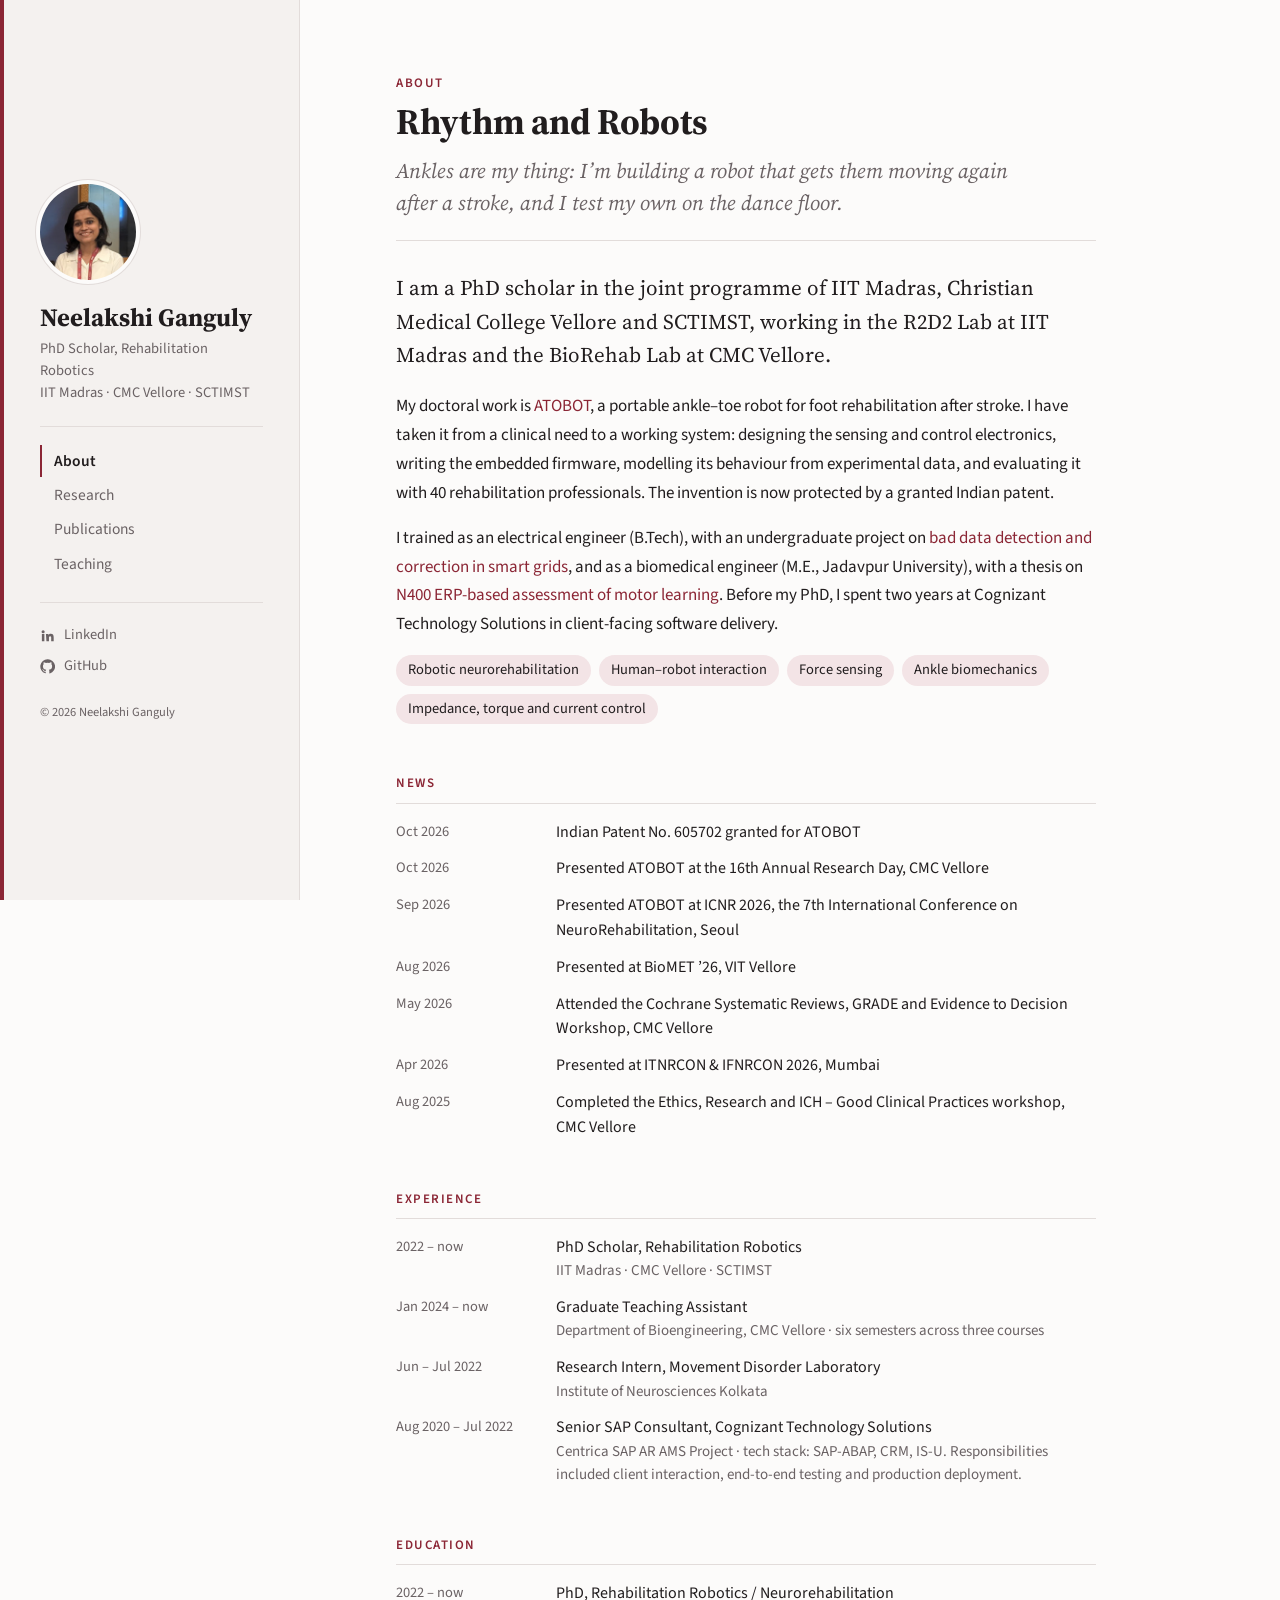
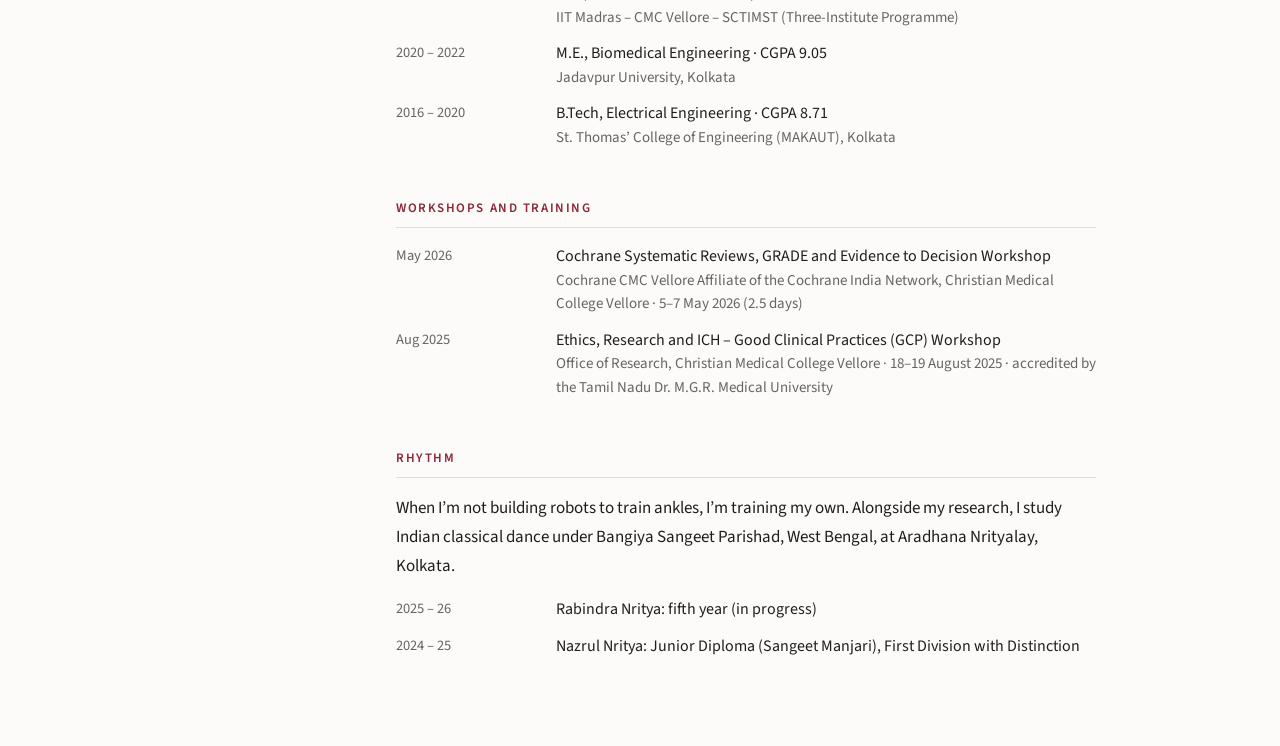
==== index.html @ baf6dcaf "Add files via upload" ====
<!DOCTYPE html>
<html lang="en">
<head>
<meta charset="utf-8">
<meta name="viewport" content="width=device-width, initial-scale=1">
<title>Neelakshi Ganguly</title>
<meta name="description" content="Neelakshi Ganguly, PhD scholar in rehabilitation robotics at IIT Madras, CMC Vellore and SCTIMST.">
<link rel="preconnect" href="https://fonts.googleapis.com">
<link rel="preconnect" href="https://fonts.gstatic.com" crossorigin>
<link href="https://fonts.googleapis.com/css2?family=Source+Serif+4:opsz,wght@8..60,400;8..60,600;8..60,700&family=Source+Sans+3:wght@400;500;600&display=swap" rel="stylesheet">
<link rel="stylesheet" href="style.css">
</head>
<body>
  <aside class="sidebar">
    <div class="side-inner">
      <img class="avatar" src="profile.jpg" width="96" height="96" alt="Neelakshi Ganguly">
      <div>
        <p class="name">Neelakshi Ganguly</p>
        <p class="tagline">PhD Scholar, Rehabilitation Robotics<br>IIT Madras · CMC Vellore · SCTIMST</p>
      </div>
      <nav class="side-block nav" aria-label="Pages">
        <a href="index.html" aria-current="page">About</a>
        <a href="research.html">Research</a>
        <a href="publications.html">Publications</a>
        <a href="teaching.html">Teaching</a>
      </nav>
      <div class="side-block ext">
        <a href="https://www.linkedin.com/in/neelakshi-ganguly-1a842b307/"><svg viewBox="0 0 24 24" aria-hidden="true"><path d="M4.98 3.5a2.5 2.5 0 1 1 0 5 2.5 2.5 0 0 1 0-5zM3 9.75h4V21H3zM9.5 9.75h3.8v1.6h.05c.53-1 1.83-2.05 3.77-2.05 4.03 0 4.78 2.65 4.78 6.1V21h-4v-5c0-1.2-.02-2.73-1.66-2.73-1.67 0-1.92 1.3-1.92 2.64V21h-4z"/></svg>LinkedIn</a>
        <a href="https://github.com/Neelakshi5597"><svg viewBox="0 0 24 24" aria-hidden="true"><path d="M12 .5a11.5 11.5 0 0 0-3.64 22.41c.58.1.79-.25.79-.56v-2c-3.2.7-3.88-1.37-3.88-1.37-.53-1.33-1.28-1.69-1.28-1.69-1.05-.71.08-.7.08-.7 1.16.08 1.77 1.19 1.77 1.19 1.03 1.77 2.7 1.26 3.36.96.1-.75.4-1.26.73-1.55-2.55-.29-5.24-1.28-5.24-5.69 0-1.26.45-2.29 1.19-3.09-.12-.29-.52-1.46.11-3.05 0 0 .97-.31 3.17 1.18a11 11 0 0 1 5.77 0c2.2-1.49 3.17-1.18 3.17-1.18.63 1.59.23 2.76.11 3.05.74.8 1.19 1.83 1.19 3.09 0 4.42-2.7 5.39-5.26 5.68.41.36.78 1.06.78 2.14v3.17c0 .31.21.67.8.56A11.5 11.5 0 0 0 12 .5z"/></svg>GitHub</a>
      </div>
      <p class="copy">© 2026 Neelakshi Ganguly</p>
    </div>
  </aside>
  <main class="content">
    <p class="kicker">About</p>
    <h1>Rhythm and Robots</h1>
    <p class="hook">Ankles are my thing: I’m building a robot that gets them moving again after a stroke, and I test my own on the dance floor.</p>
    <hr class="rule">
    <p class="lead">I am a PhD scholar in the joint programme of IIT Madras, Christian Medical College Vellore and SCTIMST, working in the R2D2 Lab at IIT Madras and the BioRehab Lab at CMC Vellore.</p>
    <p>My doctoral work is <a href="research.html#atobot">ATOBOT</a>, a portable ankle–toe robot for foot rehabilitation after stroke. I have taken it from a clinical need to a working system: designing the sensing and control electronics, writing the embedded firmware, modelling its behaviour from experimental data, and evaluating it with 40 rehabilitation professionals. The invention is now protected by a granted Indian patent.</p>
    <p>I trained as an electrical engineer (B.Tech), with an undergraduate project on <a href="research.html#btech-project">bad data detection and correction in smart grids</a>, and as a biomedical engineer (M.E., Jadavpur University), with a thesis on <a href="research.html#me-thesis">N400 ERP-based assessment of motor learning</a>. Before my PhD, I spent two years at Cognizant Technology Solutions in client-facing software delivery.</p>
    <ul class="interests" aria-label="Research interests">
      <li>Robotic neurorehabilitation</li><li>Human–robot interaction</li><li>Force sensing</li>
      <li>Ankle biomechanics</li><li>Impedance, torque and current control</li>
    </ul>

    <h2>News</h2>
    <ul class="dated">
      <li><span class="d">Oct 2026</span><span>Indian Patent No. 605702 granted for ATOBOT</span></li>
      <li><span class="d">Oct 2026</span><span>Presented ATOBOT at the 16th Annual Research Day, CMC Vellore</span></li>
      <li><span class="d">Sep 2026</span><span>Presented ATOBOT at ICNR 2026, the 7th International Conference on NeuroRehabilitation, Seoul</span></li>
      <li><span class="d">Aug 2026</span><span>Presented at BioMET ’26, VIT Vellore</span></li>
      <li><span class="d">May 2026</span><span>Attended the Cochrane Systematic Reviews, GRADE and Evidence to Decision Workshop, CMC Vellore</span></li>
      <li><span class="d">Apr 2026</span><span>Presented at ITNRCON &amp; IFNRCON 2026, Mumbai</span></li>
      <li><span class="d">Aug 2025</span><span>Completed the Ethics, Research and ICH – Good Clinical Practices workshop, CMC Vellore</span></li>
    </ul>

    <h2>Experience</h2>
    <ul class="dated">
      <li><span class="d">2022 – now</span><span>PhD Scholar, Rehabilitation Robotics<span class="s">IIT Madras · CMC Vellore · SCTIMST</span></span></li>
      <li><span class="d">Jan 2024 – now</span><span>Graduate Teaching Assistant<span class="s">Department of Bioengineering, CMC Vellore · six semesters across three courses</span></span></li>
      <li><span class="d">Jun – Jul 2022</span><span>Research Intern, Movement Disorder Laboratory<span class="s">Institute of Neurosciences Kolkata</span></span></li>
      <li><span class="d">Aug 2020 – Jul 2022</span><span>Senior SAP Consultant, Cognizant Technology Solutions<span class="s">Centrica SAP AR AMS Project · tech stack: SAP-ABAP, CRM, IS-U. Responsibilities included client interaction, end-to-end testing and production deployment.</span></span></li>
    </ul>

    <h2>Education</h2>
    <ul class="dated">
      <li><span class="d">2022 – now</span><span>PhD, Rehabilitation Robotics / Neurorehabilitation<span class="s">IIT Madras – CMC Vellore – SCTIMST (Three-Institute Programme)</span></span></li>
      <li><span class="d">2020 – 2022</span><span>M.E., Biomedical Engineering · CGPA 9.05<span class="s">Jadavpur University, Kolkata</span></span></li>
      <li><span class="d">2016 – 2020</span><span>B.Tech, Electrical Engineering · CGPA 8.71<span class="s">St. Thomas’ College of Engineering (MAKAUT), Kolkata</span></span></li>
    </ul>

    <h2>Workshops and training</h2>
    <ul class="dated">
      <li><span class="d">May 2026</span><span>Cochrane Systematic Reviews, GRADE and Evidence to Decision Workshop<span class="s">Cochrane CMC Vellore Affiliate of the Cochrane India Network, Christian Medical College Vellore · 5–7 May 2026 (2.5 days)</span></span></li>
      <li><span class="d">Aug 2025</span><span>Ethics, Research and ICH – Good Clinical Practices (GCP) Workshop<span class="s">Office of Research, Christian Medical College Vellore · 18–19 August 2025 · accredited by the Tamil Nadu Dr. M.G.R. Medical University</span></span></li>
    </ul>

    <h2>Rhythm</h2>
    <p>When I’m not building robots to train ankles, I’m training my own. Alongside my research, I study Indian classical dance under Bangiya Sangeet Parishad, West Bengal, at Aradhana Nrityalay, Kolkata.</p>
    <ul class="dated">
      <li><span class="d">2025 – 26</span><span>Rabindra Nritya: fifth year (in progress)</span></li>
      <li><span class="d">2024 – 25</span><span>Nazrul Nritya: Junior Diploma (Sangeet Manjari), First Division with Distinction</span></li>
    </ul>
  </main>
</body>
</html>
---- style.css ----
:root {
  /* Layout: tinted identity sidebar with a maroon spine beside one serif-led reading column; dated entries in a two-column grid */
  --page: #fcfbfa;
  --side: #f4f1ef;
  --ink: #211d1e;
  --muted: #6a6264;
  --rule: #e2dcda;
  --accent: #8b2635;
  --accent-soft: #f3e4e6;
  --serif: "Source Serif 4", "Times New Roman", Georgia, serif;
  --sans: "Source Sans 3", "Segoe UI", system-ui, -apple-system, sans-serif;
  color-scheme: light;
}

* { box-sizing: border-box; }
html, body { margin: 0; }
html { scroll-behavior: smooth; }
@media (prefers-reduced-motion: reduce) { html { scroll-behavior: auto; } }
body { background: var(--page); color: var(--ink); font: 400 17px/1.7 var(--sans); }
a { color: var(--accent); text-decoration: none; }
a:hover { text-decoration: underline; text-underline-offset: 3px; }
a:focus-visible { outline: 2px solid var(--accent); outline-offset: 3px; border-radius: 2px; }

/* Sidebar */
.sidebar {
  position: fixed; inset: 0 auto 0 0; width: 300px; background: var(--side);
  border-right: 1px solid var(--rule); box-shadow: inset 4px 0 0 var(--accent);
  overflow-y: auto; display: flex; flex-direction: column;
}
.side-inner { margin: auto 0; display: flex; flex-direction: column; gap: 22px; padding: 48px 36px 40px 40px; }
.avatar {
  width: 96px; height: 96px; border-radius: 50%; display: grid; place-items: center;
  background: var(--accent); color: #fff; font: 600 32px var(--serif); letter-spacing: 1px; object-fit: cover;
  box-shadow: 0 0 0 4px var(--page), 0 0 0 5px var(--rule);
}
.name { font: 700 25px/1.2 var(--serif); margin: 0; }
.tagline { color: var(--muted); font-size: 14.5px; margin: 6px 0 0; line-height: 1.5; }
.side-block { border-top: 1px solid var(--rule); padding-top: 18px; display: flex; flex-direction: column; gap: 2px; }
.nav a { color: var(--muted); font-size: 15.5px; padding: 3px 0 3px 12px; border-left: 2px solid transparent; }
.nav a[aria-current="page"] { color: var(--ink); font-weight: 600; border-left-color: var(--accent); }
.nav a:hover { color: var(--accent); text-decoration: none; }
.ext a { display: flex; align-items: center; gap: 9px; color: var(--muted); font-size: 14.5px; padding: 2px 0; }
.ext a:hover { color: var(--accent); text-decoration: none; }
.ext svg { width: 15px; height: 15px; fill: currentColor; flex: none; }
.copy { color: var(--muted); font-size: 12.5px; margin: 0; }

/* Content */
.content { margin-left: 300px; padding: 72px 48px 88px 96px; }
.content > * { max-width: 700px; }
.kicker { color: var(--accent); font-size: 13px; font-weight: 600; letter-spacing: .12em; text-transform: uppercase; margin: 0 0 6px; }
h1 { font: 700 36px/1.2 var(--serif); margin: 0; letter-spacing: -.01em; text-wrap: balance; }
.hook { font: italic 400 21px/1.5 var(--serif); color: var(--muted); margin: 12px 0 0; max-width: 620px; text-wrap: pretty; }
.rule { border: 0; border-top: 1px solid var(--rule); margin: 22px 0 30px; }
.lead { font: 400 21px/1.6 var(--serif); margin: 0 0 20px; }
h2 {
  font-size: 13px; font-weight: 600; letter-spacing: .12em; text-transform: uppercase;
  color: var(--accent); margin: 48px 0 16px; padding-bottom: 8px; border-bottom: 1px solid var(--rule);
}
h3 { font: 600 21px/1.35 var(--serif); margin: 0 0 4px; text-wrap: balance; }
p { margin: 0 0 16px; }
.meta { color: var(--muted); font-size: 15px; margin: 0 0 14px; }

/* Dated lists */
.dated { list-style: none; margin: 0; padding: 0; display: flex; flex-direction: column; gap: 12px; }
.dated li { display: grid; grid-template-columns: 140px minmax(0, 1fr); gap: 20px; font-size: 16px; line-height: 1.55; }
.dated .d { color: var(--muted); font-size: 14.5px; font-variant-numeric: tabular-nums; padding-top: 1px; }
.dated .s { color: var(--muted); display: block; font-size: 15px; }

.interests { display: flex; flex-wrap: wrap; gap: 8px; list-style: none; margin: 4px 0 0; padding: 0; }
.interests li { background: var(--accent-soft); padding: 3px 12px; border-radius: 999px; font-size: 14.5px; }

/* Research */
.project { padding: 4px 0 8px; scroll-margin-top: 32px; }
.project + .project { margin-top: 36px; padding-top: 32px; border-top: 1px solid var(--rule); }
.facts {
  display: grid; grid-template-columns: repeat(4, minmax(0, 1fr)); margin: 18px 0 20px;
  border: 1px solid var(--rule); border-radius: 6px; background: #fff;
}
.facts div { padding: 12px 14px; display: flex; flex-direction: column; gap: 2px; }
.facts div + div { border-left: 1px solid var(--rule); }
.facts b { font: 600 21px var(--serif); font-variant-numeric: tabular-nums; }
.facts span { color: var(--muted); font-size: 13.5px; line-height: 1.35; }
ul.plain { margin: 0 0 8px; padding-left: 20px; display: flex; flex-direction: column; gap: 6px; }

.callout {
  border-left: 3px solid var(--accent); background: #fff; border-radius: 0 6px 6px 0;
  padding: 14px 18px; margin: 0 0 8px;
}
.callout b { font: 600 19px var(--serif); display: block; }
.callout span { color: var(--muted); font-size: 15px; }
.tag { display: inline-block; font-size: 12px; font-weight: 600; letter-spacing: .06em; text-transform: uppercase; color: var(--accent); }
.pub .t { font-family: var(--serif); font-size: 17px; }
.me { font-weight: 600; color: var(--ink); }

@media (max-width: 920px) {
  .sidebar { position: static; width: auto; border-right: 0; border-bottom: 1px solid var(--rule); box-shadow: inset 0 4px 0 var(--accent); }
  .side-inner { padding: 32px 24px 22px; gap: 16px; }
  .avatar { width: 76px; height: 76px; font-size: 25px; }
  .nav, .ext { flex-direction: row; flex-wrap: wrap; gap: 4px 18px; }
  .nav a { border-left: 0; padding-left: 0; border-bottom: 2px solid transparent; }
  .nav a[aria-current="page"] { border-bottom-color: var(--accent); }
  .content { margin-left: 0; padding: 36px 24px 64px; }
  .facts { grid-template-columns: repeat(2, minmax(0, 1fr)); }
  .facts div:nth-child(3) { border-left: 0; }
  .facts div:nth-child(n+3) { border-top: 1px solid var(--rule); }
}
@media (max-width: 520px) {
  body { font-size: 16px; }
  h1 { font-size: 30px; }
  .lead { font-size: 19px; }
  .dated li { grid-template-columns: 1fr; gap: 0; }
}
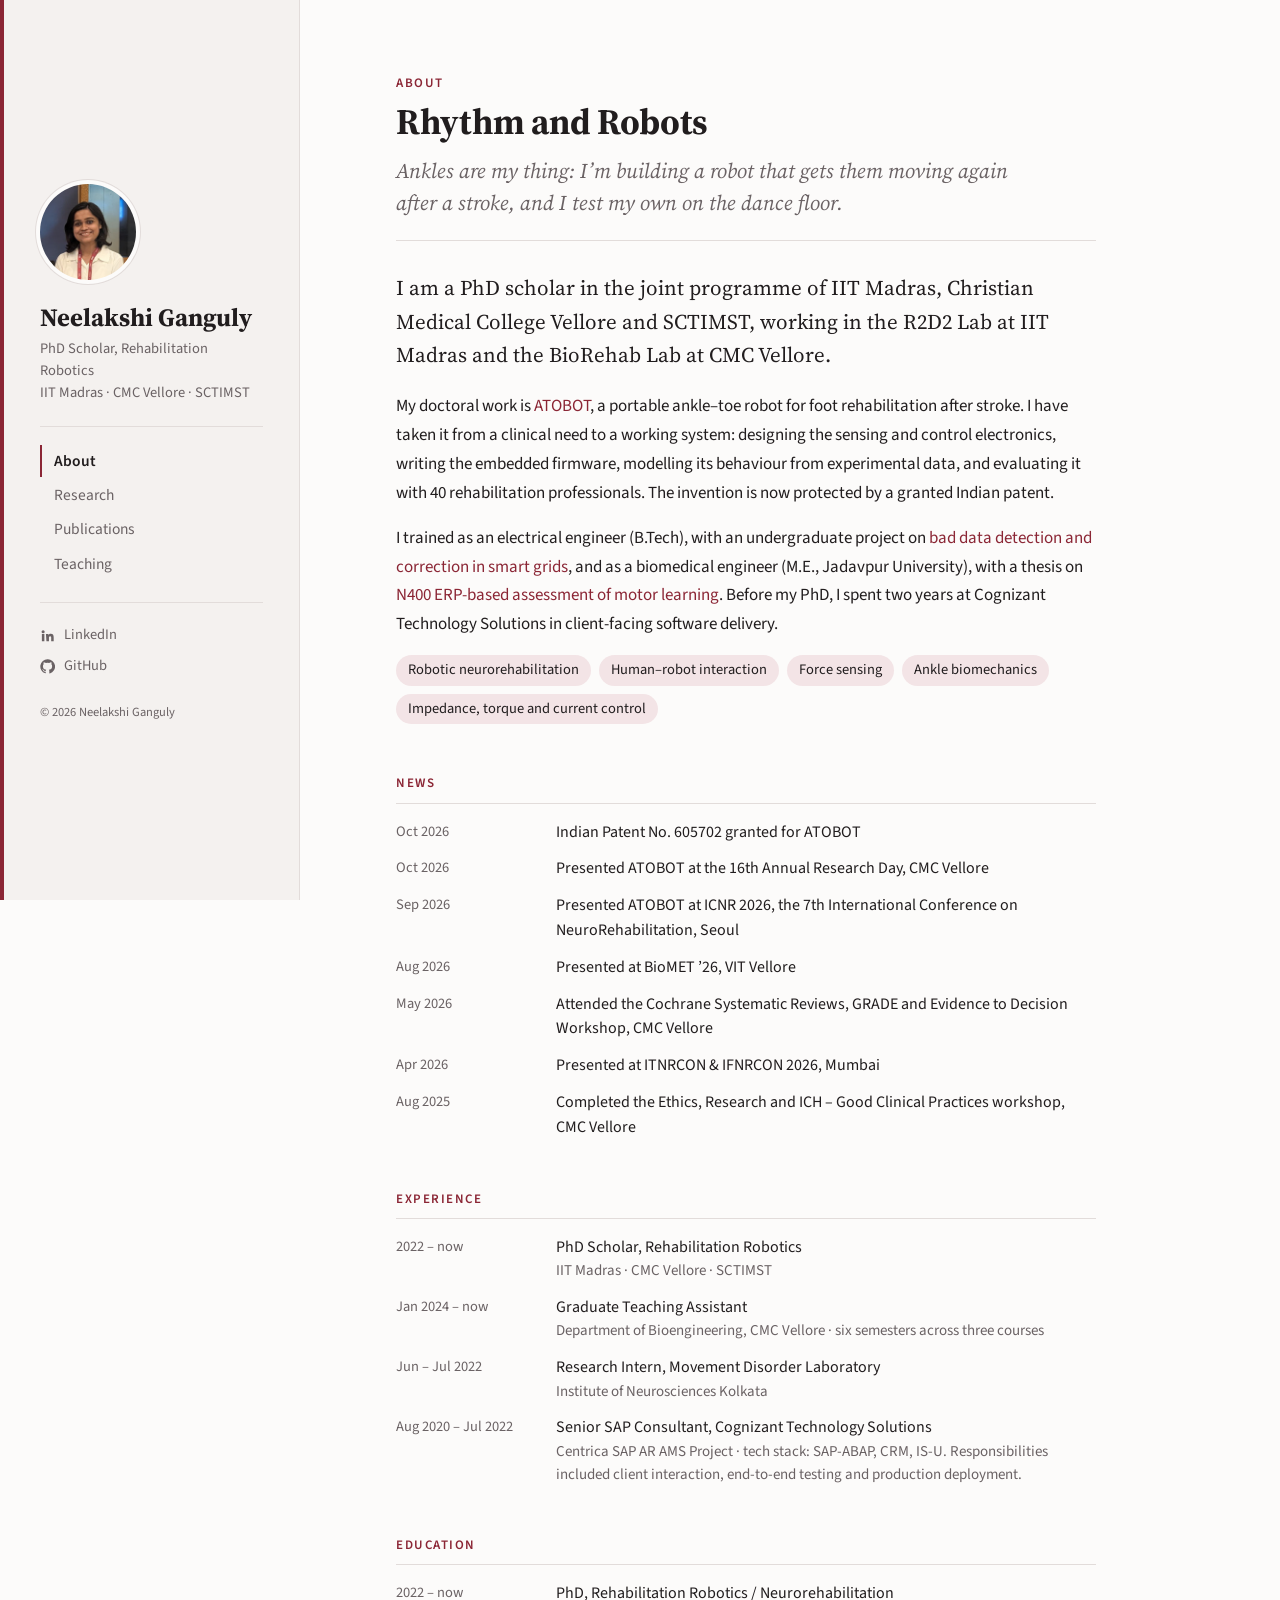
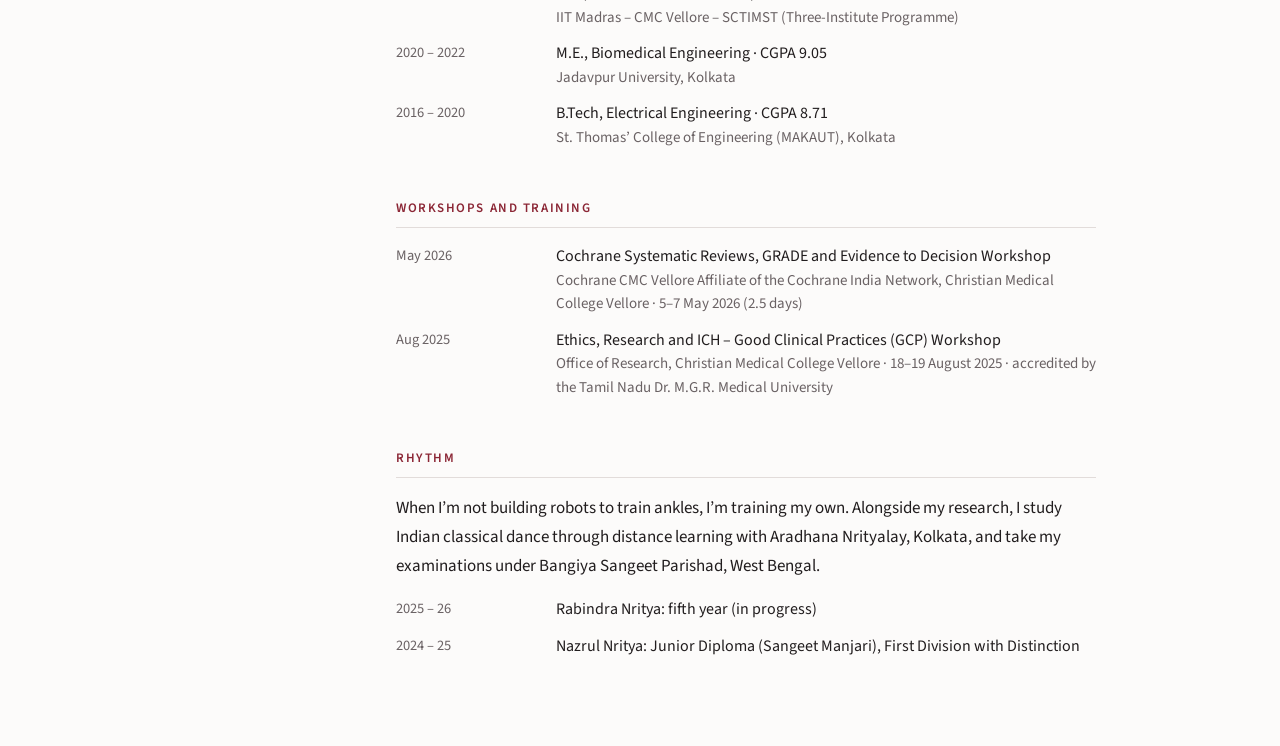
==== commit a4419994: "Add files via upload" ====
--- a/index.html
+++ b/index.html
@@ -77,7 +77,7 @@
     </ul>
 
     <h2>Rhythm</h2>
-    <p>When I’m not building robots to train ankles, I’m training my own. Alongside my research, I study Indian classical dance under Bangiya Sangeet Parishad, West Bengal, at Aradhana Nrityalay, Kolkata.</p>
+    <p>When I’m not building robots to train ankles, I’m training my own. Alongside my research, I study Indian classical dance through distance learning with Aradhana Nrityalay, Kolkata, and take my examinations under Bangiya Sangeet Parishad, West Bengal.</p>
     <ul class="dated">
       <li><span class="d">2025 – 26</span><span>Rabindra Nritya: fifth year (in progress)</span></li>
       <li><span class="d">2024 – 25</span><span>Nazrul Nritya: Junior Diploma (Sangeet Manjari), First Division with Distinction</span></li>
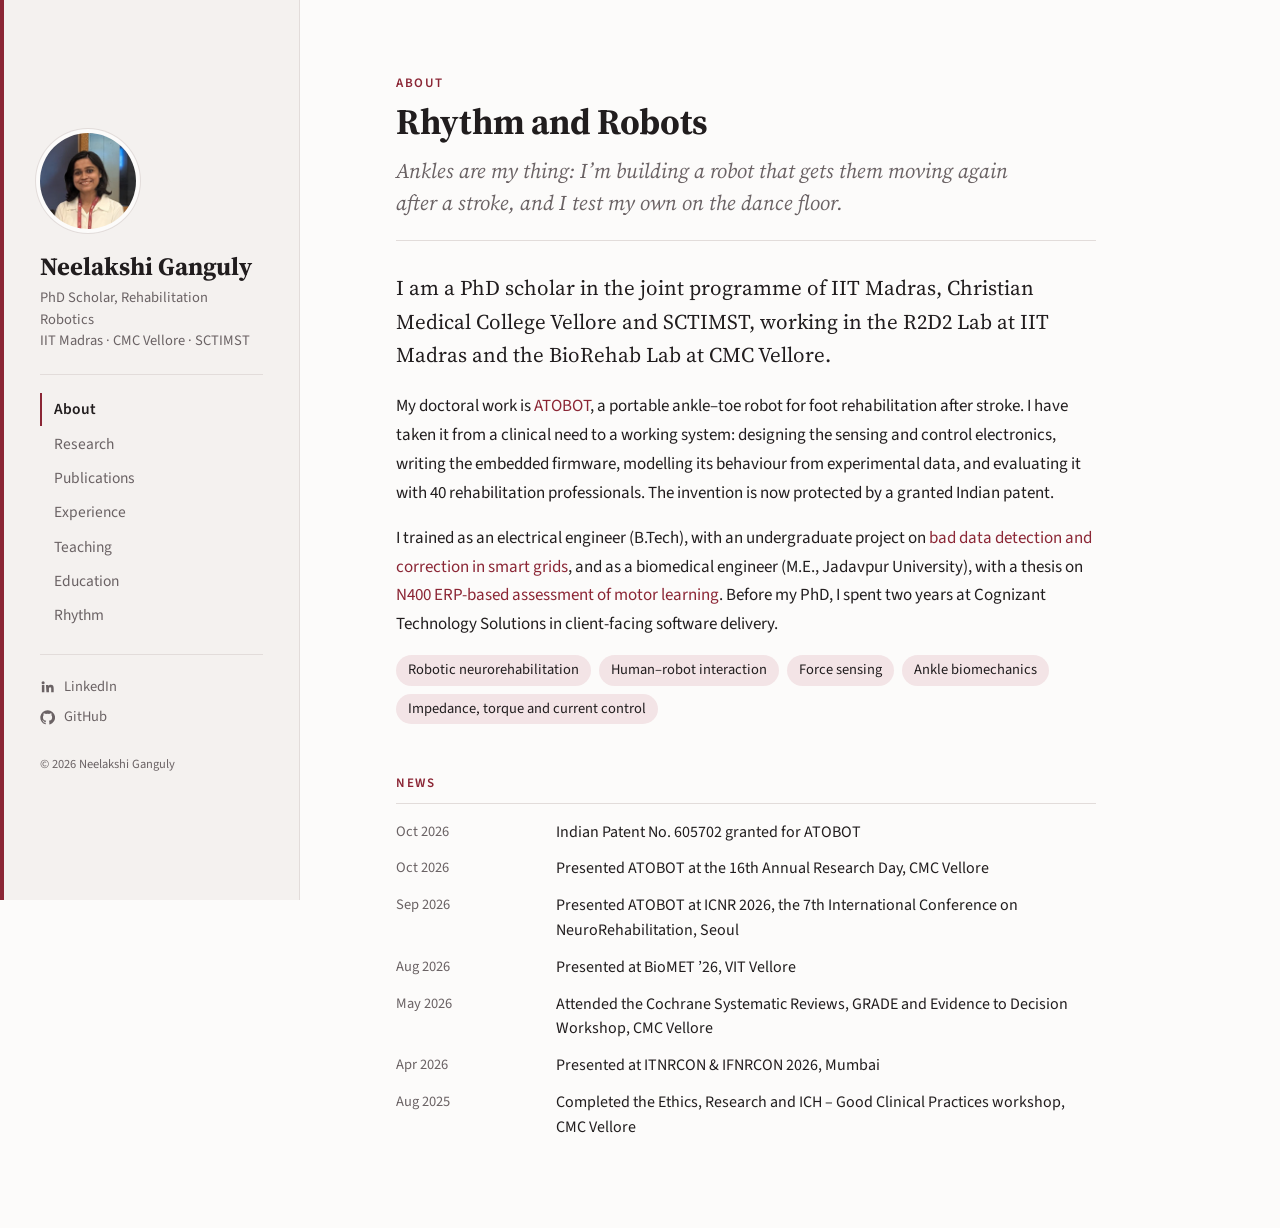
==== commit b9ca0e88: "Add files via upload" ====
--- a/index.html
+++ b/index.html
@@ -22,7 +22,10 @@
         <a href="index.html" aria-current="page">About</a>
         <a href="research.html">Research</a>
         <a href="publications.html">Publications</a>
+        <a href="experience.html">Experience</a>
         <a href="teaching.html">Teaching</a>
+        <a href="education.html">Education</a>
+        <a href="rhythm.html">Rhythm</a>
       </nav>
       <div class="side-block ext">
         <a href="https://www.linkedin.com/in/neelakshi-ganguly-1a842b307/"><svg viewBox="0 0 24 24" aria-hidden="true"><path d="M4.98 3.5a2.5 2.5 0 1 1 0 5 2.5 2.5 0 0 1 0-5zM3 9.75h4V21H3zM9.5 9.75h3.8v1.6h.05c.53-1 1.83-2.05 3.77-2.05 4.03 0 4.78 2.65 4.78 6.1V21h-4v-5c0-1.2-.02-2.73-1.66-2.73-1.67 0-1.92 1.3-1.92 2.64V21h-4z"/></svg>LinkedIn</a>
@@ -54,34 +57,6 @@
       <li><span class="d">Apr 2026</span><span>Presented at ITNRCON &amp; IFNRCON 2026, Mumbai</span></li>
       <li><span class="d">Aug 2025</span><span>Completed the Ethics, Research and ICH – Good Clinical Practices workshop, CMC Vellore</span></li>
     </ul>
-
-    <h2>Experience</h2>
-    <ul class="dated">
-      <li><span class="d">2022 – now</span><span>PhD Scholar, Rehabilitation Robotics<span class="s">IIT Madras · CMC Vellore · SCTIMST</span></span></li>
-      <li><span class="d">Jan 2024 – now</span><span>Graduate Teaching Assistant<span class="s">Department of Bioengineering, CMC Vellore · six semesters across three courses</span></span></li>
-      <li><span class="d">Jun – Jul 2022</span><span>Research Intern, Movement Disorder Laboratory<span class="s">Institute of Neurosciences Kolkata</span></span></li>
-      <li><span class="d">Aug 2020 – Jul 2022</span><span>Senior SAP Consultant, Cognizant Technology Solutions<span class="s">Centrica SAP AR AMS Project · tech stack: SAP-ABAP, CRM, IS-U. Responsibilities included client interaction, end-to-end testing and production deployment.</span></span></li>
-    </ul>
-
-    <h2>Education</h2>
-    <ul class="dated">
-      <li><span class="d">2022 – now</span><span>PhD, Rehabilitation Robotics / Neurorehabilitation<span class="s">IIT Madras – CMC Vellore – SCTIMST (Three-Institute Programme)</span></span></li>
-      <li><span class="d">2020 – 2022</span><span>M.E., Biomedical Engineering · CGPA 9.05<span class="s">Jadavpur University, Kolkata</span></span></li>
-      <li><span class="d">2016 – 2020</span><span>B.Tech, Electrical Engineering · CGPA 8.71<span class="s">St. Thomas’ College of Engineering (MAKAUT), Kolkata</span></span></li>
-    </ul>
-
-    <h2>Workshops and training</h2>
-    <ul class="dated">
-      <li><span class="d">May 2026</span><span>Cochrane Systematic Reviews, GRADE and Evidence to Decision Workshop<span class="s">Cochrane CMC Vellore Affiliate of the Cochrane India Network, Christian Medical College Vellore · 5–7 May 2026 (2.5 days)</span></span></li>
-      <li><span class="d">Aug 2025</span><span>Ethics, Research and ICH – Good Clinical Practices (GCP) Workshop<span class="s">Office of Research, Christian Medical College Vellore · 18–19 August 2025 · accredited by the Tamil Nadu Dr. M.G.R. Medical University</span></span></li>
-    </ul>
-
-    <h2>Rhythm</h2>
-    <p>When I’m not building robots to train ankles, I’m training my own. Alongside my research, I study Indian classical dance through distance learning with Aradhana Nrityalay, Kolkata, and take my examinations under Bangiya Sangeet Parishad, West Bengal.</p>
-    <ul class="dated">
-      <li><span class="d">2025 – 26</span><span>Rabindra Nritya: fifth year (in progress)</span></li>
-      <li><span class="d">2024 – 25</span><span>Nazrul Nritya: Junior Diploma (Sangeet Manjari), First Division with Distinction</span></li>
-    </ul>
   </main>
 </body>
 </html>
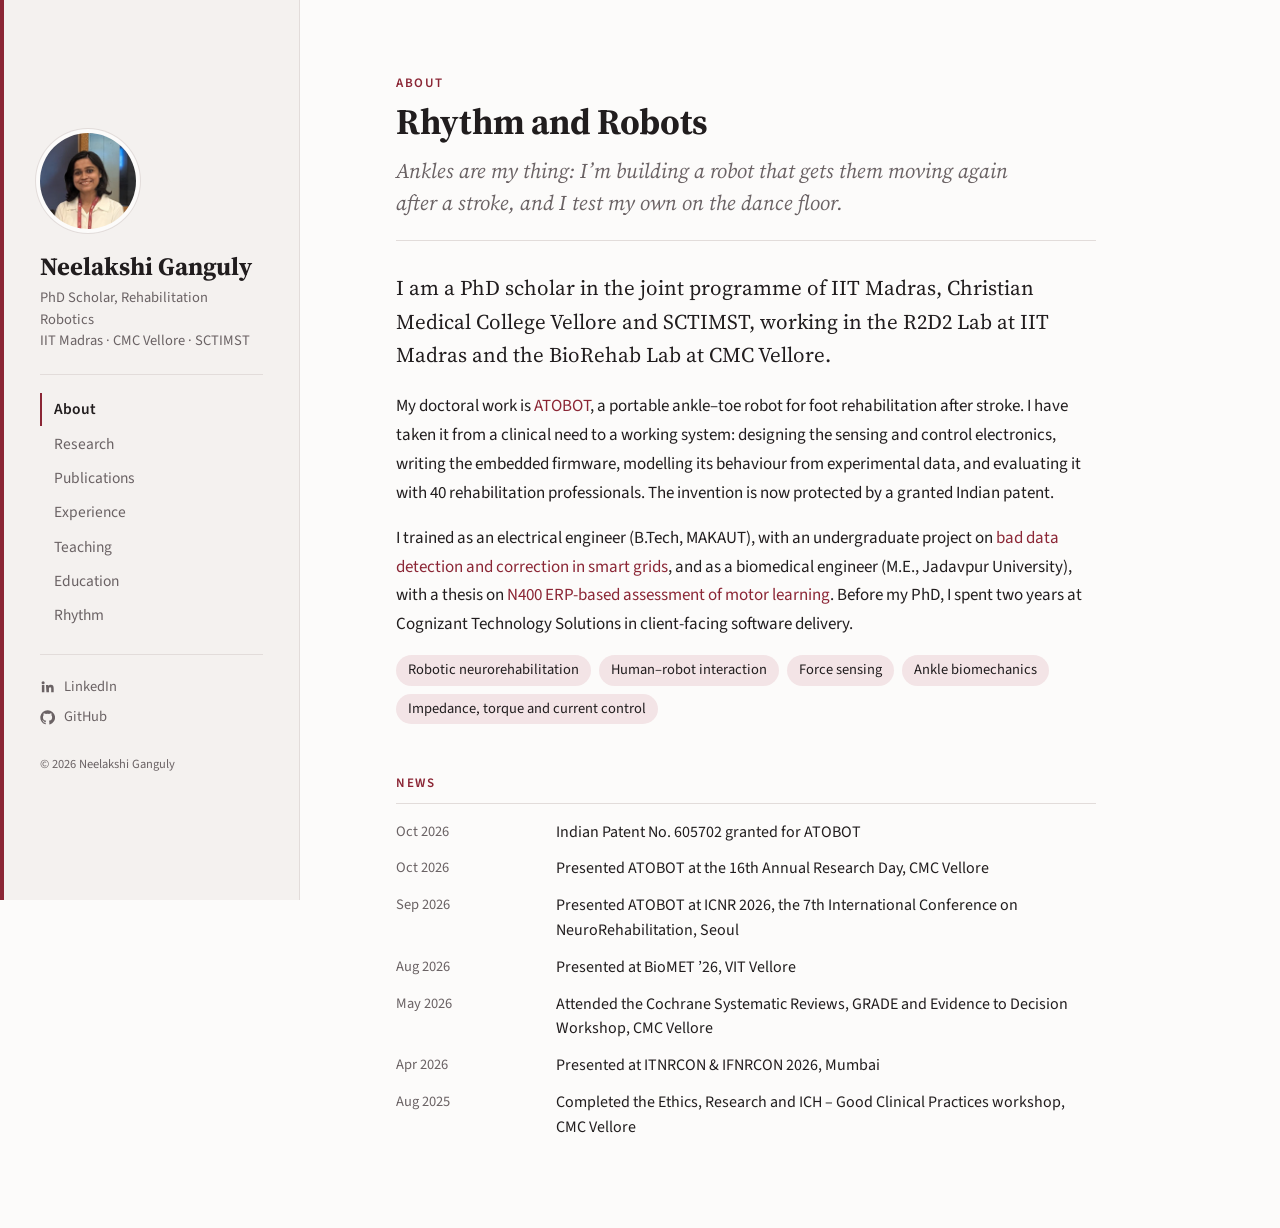
==== commit 6da0144f: "Add files via upload" ====
--- a/index.html
+++ b/index.html
@@ -41,7 +41,7 @@
     <hr class="rule">
     <p class="lead">I am a PhD scholar in the joint programme of IIT Madras, Christian Medical College Vellore and SCTIMST, working in the R2D2 Lab at IIT Madras and the BioRehab Lab at CMC Vellore.</p>
     <p>My doctoral work is <a href="research.html#atobot">ATOBOT</a>, a portable ankle–toe robot for foot rehabilitation after stroke. I have taken it from a clinical need to a working system: designing the sensing and control electronics, writing the embedded firmware, modelling its behaviour from experimental data, and evaluating it with 40 rehabilitation professionals. The invention is now protected by a granted Indian patent.</p>
-    <p>I trained as an electrical engineer (B.Tech), with an undergraduate project on <a href="research.html#btech-project">bad data detection and correction in smart grids</a>, and as a biomedical engineer (M.E., Jadavpur University), with a thesis on <a href="research.html#me-thesis">N400 ERP-based assessment of motor learning</a>. Before my PhD, I spent two years at Cognizant Technology Solutions in client-facing software delivery.</p>
+    <p>I trained as an electrical engineer (B.Tech, MAKAUT), with an undergraduate project on <a href="research.html#btech-project">bad data detection and correction in smart grids</a>, and as a biomedical engineer (M.E., Jadavpur University), with a thesis on <a href="research.html#me-thesis">N400 ERP-based assessment of motor learning</a>. Before my PhD, I spent two years at Cognizant Technology Solutions in client-facing software delivery.</p>
     <ul class="interests" aria-label="Research interests">
       <li>Robotic neurorehabilitation</li><li>Human–robot interaction</li><li>Force sensing</li>
       <li>Ankle biomechanics</li><li>Impedance, torque and current control</li>
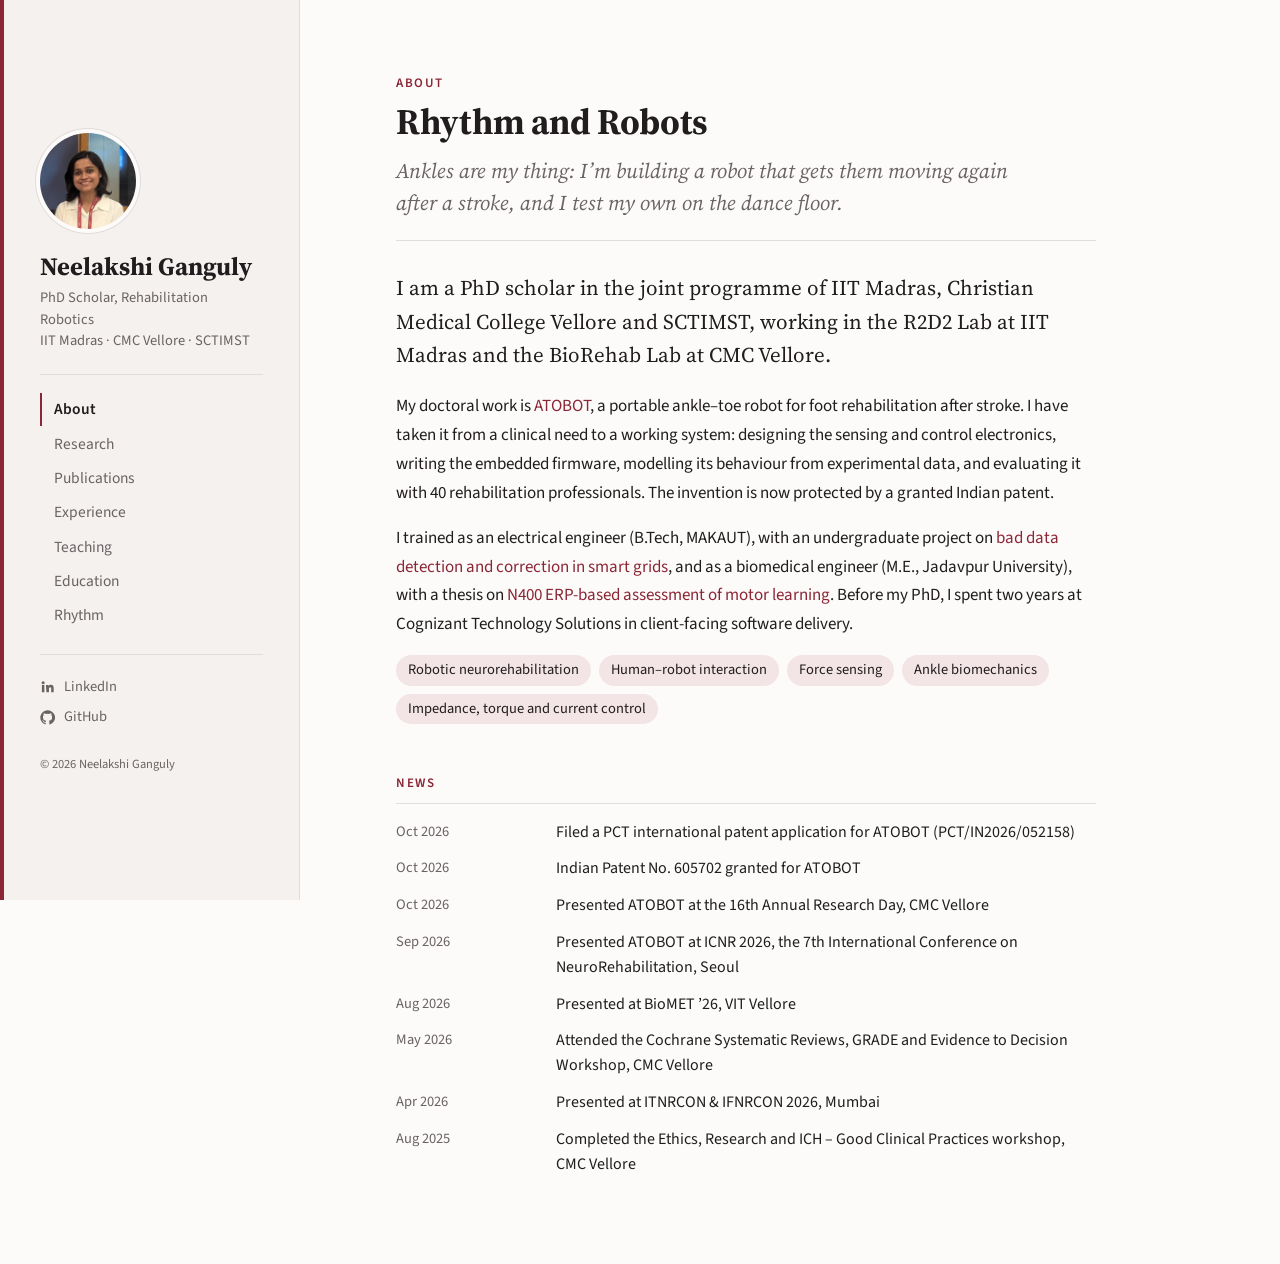
==== commit a48c9255: "Add files via upload" ====
--- a/index.html
+++ b/index.html
@@ -49,6 +49,7 @@
 
     <h2>News</h2>
     <ul class="dated">
+      <li><span class="d">Oct 2026</span><span>Filed a PCT international patent application for ATOBOT (PCT/IN2026/052158)</span></li>
       <li><span class="d">Oct 2026</span><span>Indian Patent No. 605702 granted for ATOBOT</span></li>
       <li><span class="d">Oct 2026</span><span>Presented ATOBOT at the 16th Annual Research Day, CMC Vellore</span></li>
       <li><span class="d">Sep 2026</span><span>Presented ATOBOT at ICNR 2026, the 7th International Conference on NeuroRehabilitation, Seoul</span></li>
--- a/style.css
+++ b/style.css
@@ -86,6 +86,7 @@
   border-left: 3px solid var(--accent); background: #fff; border-radius: 0 6px 6px 0;
   padding: 14px 18px; margin: 0 0 8px;
 }
+.callout + .callout { margin-top: 12px; }
 .callout b { font: 600 19px var(--serif); display: block; }
 .callout span { color: var(--muted); font-size: 15px; }
 .tag { display: inline-block; font-size: 12px; font-weight: 600; letter-spacing: .06em; text-transform: uppercase; color: var(--accent); }
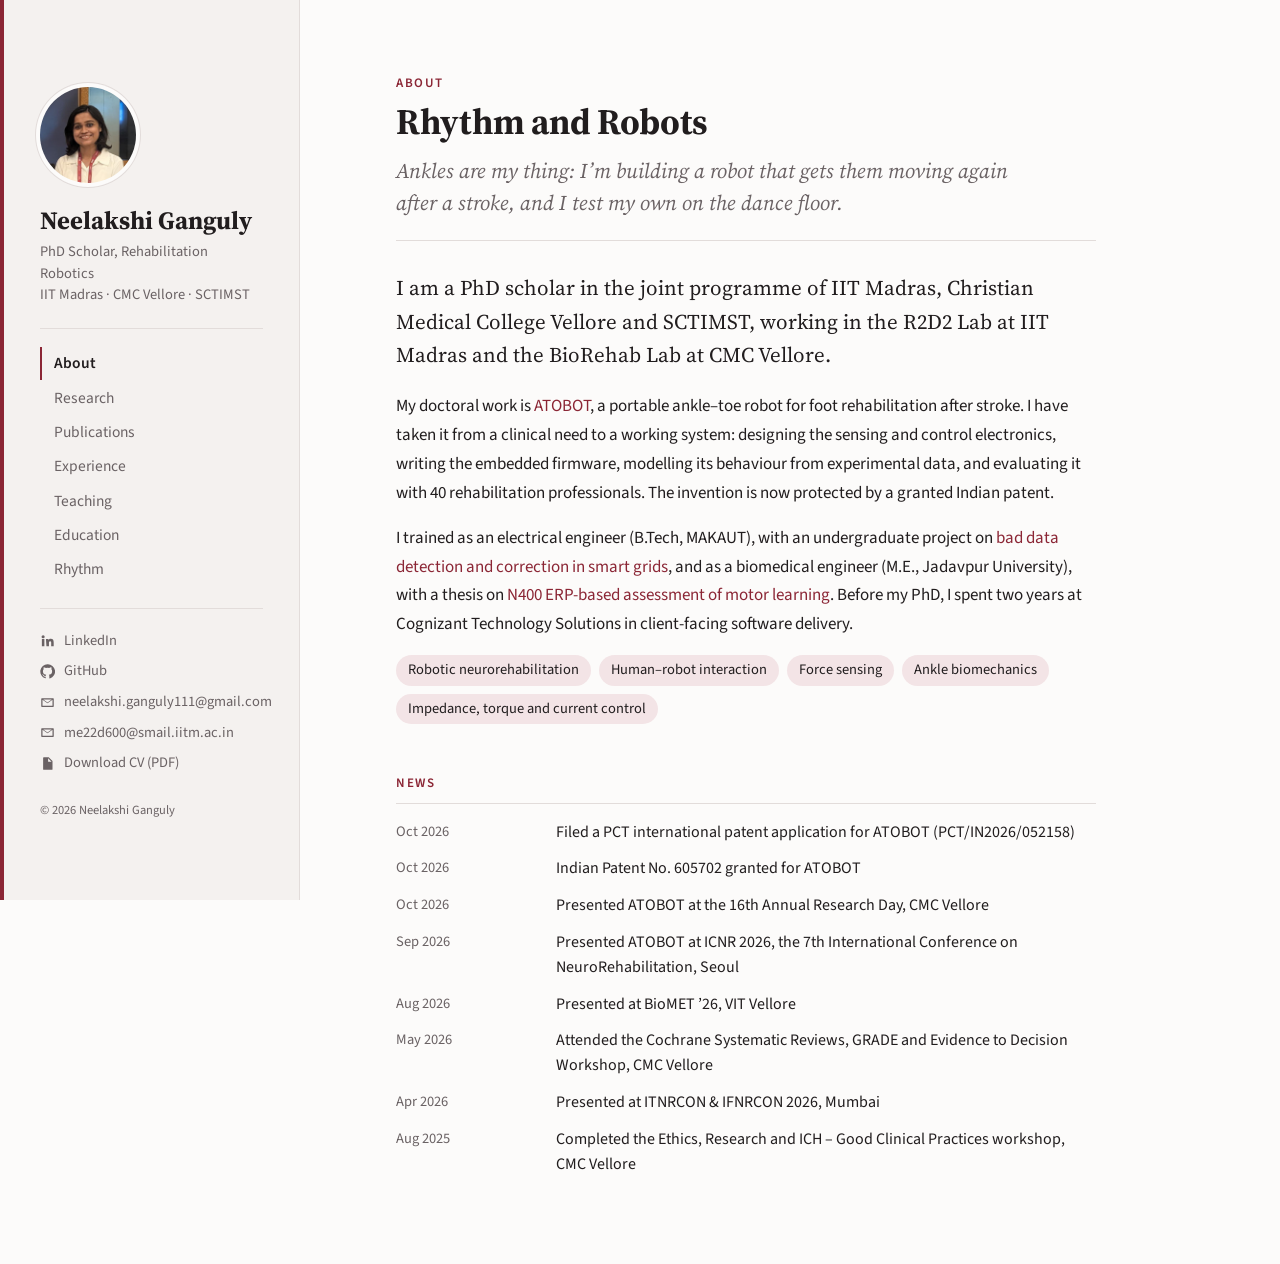
==== commit 4c646a52: "Add contact emails, CV download and 3M project" ====
--- a/index.html
+++ b/index.html
@@ -30,6 +30,9 @@
       <div class="side-block ext">
         <a href="https://www.linkedin.com/in/neelakshi-ganguly-1a842b307/"><svg viewBox="0 0 24 24" aria-hidden="true"><path d="M4.98 3.5a2.5 2.5 0 1 1 0 5 2.5 2.5 0 0 1 0-5zM3 9.75h4V21H3zM9.5 9.75h3.8v1.6h.05c.53-1 1.83-2.05 3.77-2.05 4.03 0 4.78 2.65 4.78 6.1V21h-4v-5c0-1.2-.02-2.73-1.66-2.73-1.67 0-1.92 1.3-1.92 2.64V21h-4z"/></svg>LinkedIn</a>
         <a href="https://github.com/Neelakshi5597"><svg viewBox="0 0 24 24" aria-hidden="true"><path d="M12 .5a11.5 11.5 0 0 0-3.64 22.41c.58.1.79-.25.79-.56v-2c-3.2.7-3.88-1.37-3.88-1.37-.53-1.33-1.28-1.69-1.28-1.69-1.05-.71.08-.7.08-.7 1.16.08 1.77 1.19 1.77 1.19 1.03 1.77 2.7 1.26 3.36.96.1-.75.4-1.26.73-1.55-2.55-.29-5.24-1.28-5.24-5.69 0-1.26.45-2.29 1.19-3.09-.12-.29-.52-1.46.11-3.05 0 0 .97-.31 3.17 1.18a11 11 0 0 1 5.77 0c2.2-1.49 3.17-1.18 3.17-1.18.63 1.59.23 2.76.11 3.05.74.8 1.19 1.83 1.19 3.09 0 4.42-2.7 5.39-5.26 5.68.41.36.78 1.06.78 2.14v3.17c0 .31.21.67.8.56A11.5 11.5 0 0 0 12 .5z"/></svg>GitHub</a>
+        <a href="mailto:neelakshi.ganguly111@gmail.com"><svg viewBox="0 0 24 24" aria-hidden="true"><path d="M3 5h18a1 1 0 0 1 1 1v12a1 1 0 0 1-1 1H3a1 1 0 0 1-1-1V6a1 1 0 0 1 1-1zm1 2.4V17h16V7.4l-8 5.6zM5.2 7 12 11.8 18.8 7z"/></svg>neelakshi.ganguly111@gmail.com</a>
+        <a href="mailto:me22d600@smail.iitm.ac.in"><svg viewBox="0 0 24 24" aria-hidden="true"><path d="M3 5h18a1 1 0 0 1 1 1v12a1 1 0 0 1-1 1H3a1 1 0 0 1-1-1V6a1 1 0 0 1 1-1zm1 2.4V17h16V7.4l-8 5.6zM5.2 7 12 11.8 18.8 7z"/></svg>me22d600@smail.iitm.ac.in</a>
+        <a href="Neelakshi_Ganguly_CV.pdf" download><svg viewBox="0 0 24 24" aria-hidden="true"><path d="M6 2h8l6 6v13a1 1 0 0 1-1 1H6a1 1 0 0 1-1-1V3a1 1 0 0 1 1-1zm7 1.5V9h5.5zM8 13h8v1.6H8zm0 3.4h8V18H8z"/></svg>Download CV (PDF)</a>
       </div>
       <p class="copy">© 2026 Neelakshi Ganguly</p>
     </div>
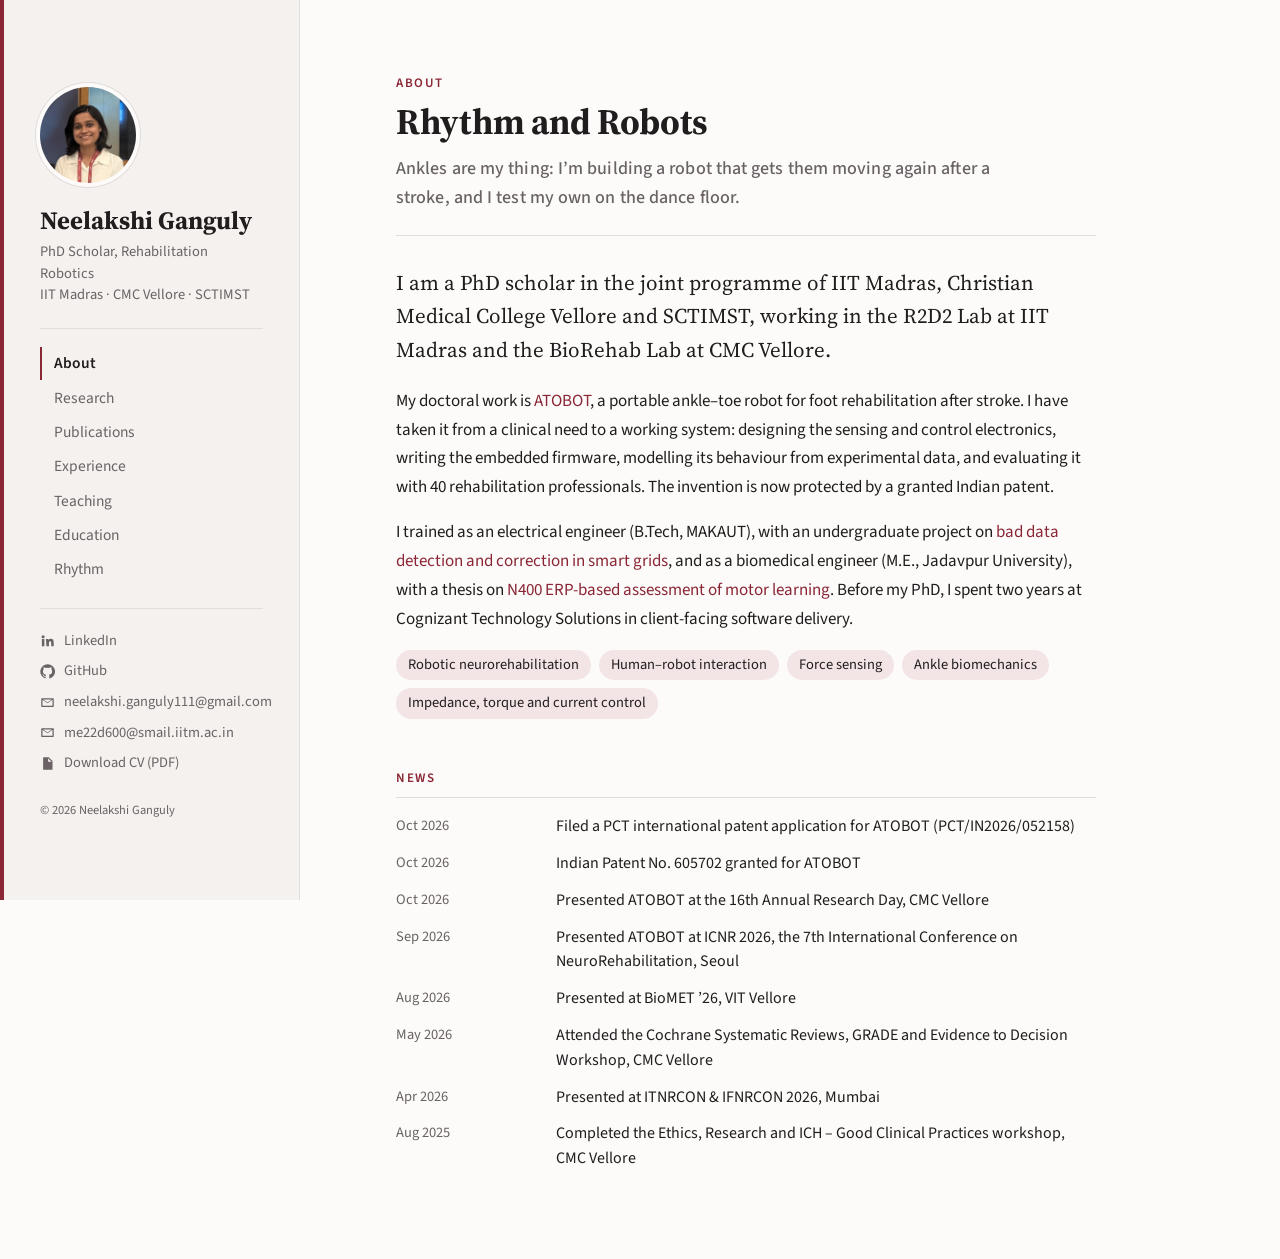
==== commit 5dce400f: "Restyle About tagline" ====
--- a/index.html
+++ b/index.html
@@ -8,7 +8,7 @@
 <link rel="preconnect" href="https://fonts.googleapis.com">
 <link rel="preconnect" href="https://fonts.gstatic.com" crossorigin>
 <link href="https://fonts.googleapis.com/css2?family=Source+Serif+4:opsz,wght@8..60,400;8..60,600;8..60,700&family=Source+Sans+3:wght@400;500;600&display=swap" rel="stylesheet">
-<link rel="stylesheet" href="style.css">
+<link rel="stylesheet" href="style.css?v=3">
 </head>
 <body>
   <aside class="sidebar">
--- a/style.css
+++ b/style.css
@@ -49,13 +49,15 @@
 .content > * { max-width: 700px; }
 .kicker { color: var(--accent); font-size: 13px; font-weight: 600; letter-spacing: .12em; text-transform: uppercase; margin: 0 0 6px; }
 h1 { font: 700 36px/1.2 var(--serif); margin: 0; letter-spacing: -.01em; text-wrap: balance; }
-.hook { font: italic 400 21px/1.5 var(--serif); color: var(--muted); margin: 12px 0 0; max-width: 620px; text-wrap: pretty; }
+.hook { font: 500 18px/1.6 var(--sans); letter-spacing: .005em; color: var(--muted); margin: 12px 0 0; max-width: 620px; text-wrap: pretty; }
 .rule { border: 0; border-top: 1px solid var(--rule); margin: 22px 0 30px; }
 .lead { font: 400 21px/1.6 var(--serif); margin: 0 0 20px; }
 h2 {
   font-size: 13px; font-weight: 600; letter-spacing: .12em; text-transform: uppercase;
   color: var(--accent); margin: 48px 0 16px; padding-bottom: 8px; border-bottom: 1px solid var(--rule);
 }
+h2.first { margin-top: 0; }
+.section-title { font: 700 27px/1.25 var(--serif); margin: 0 0 12px; letter-spacing: -.01em; text-wrap: balance; }
 h3 { font: 600 21px/1.35 var(--serif); margin: 0 0 4px; text-wrap: balance; }
 p { margin: 0 0 16px; }
 .meta { color: var(--muted); font-size: 15px; margin: 0 0 14px; }
@@ -108,6 +110,7 @@
 @media (max-width: 520px) {
   body { font-size: 16px; }
   h1 { font-size: 30px; }
+  .section-title { font-size: 23px; }
   .lead { font-size: 19px; }
   .dated li { grid-template-columns: 1fr; gap: 0; }
 }
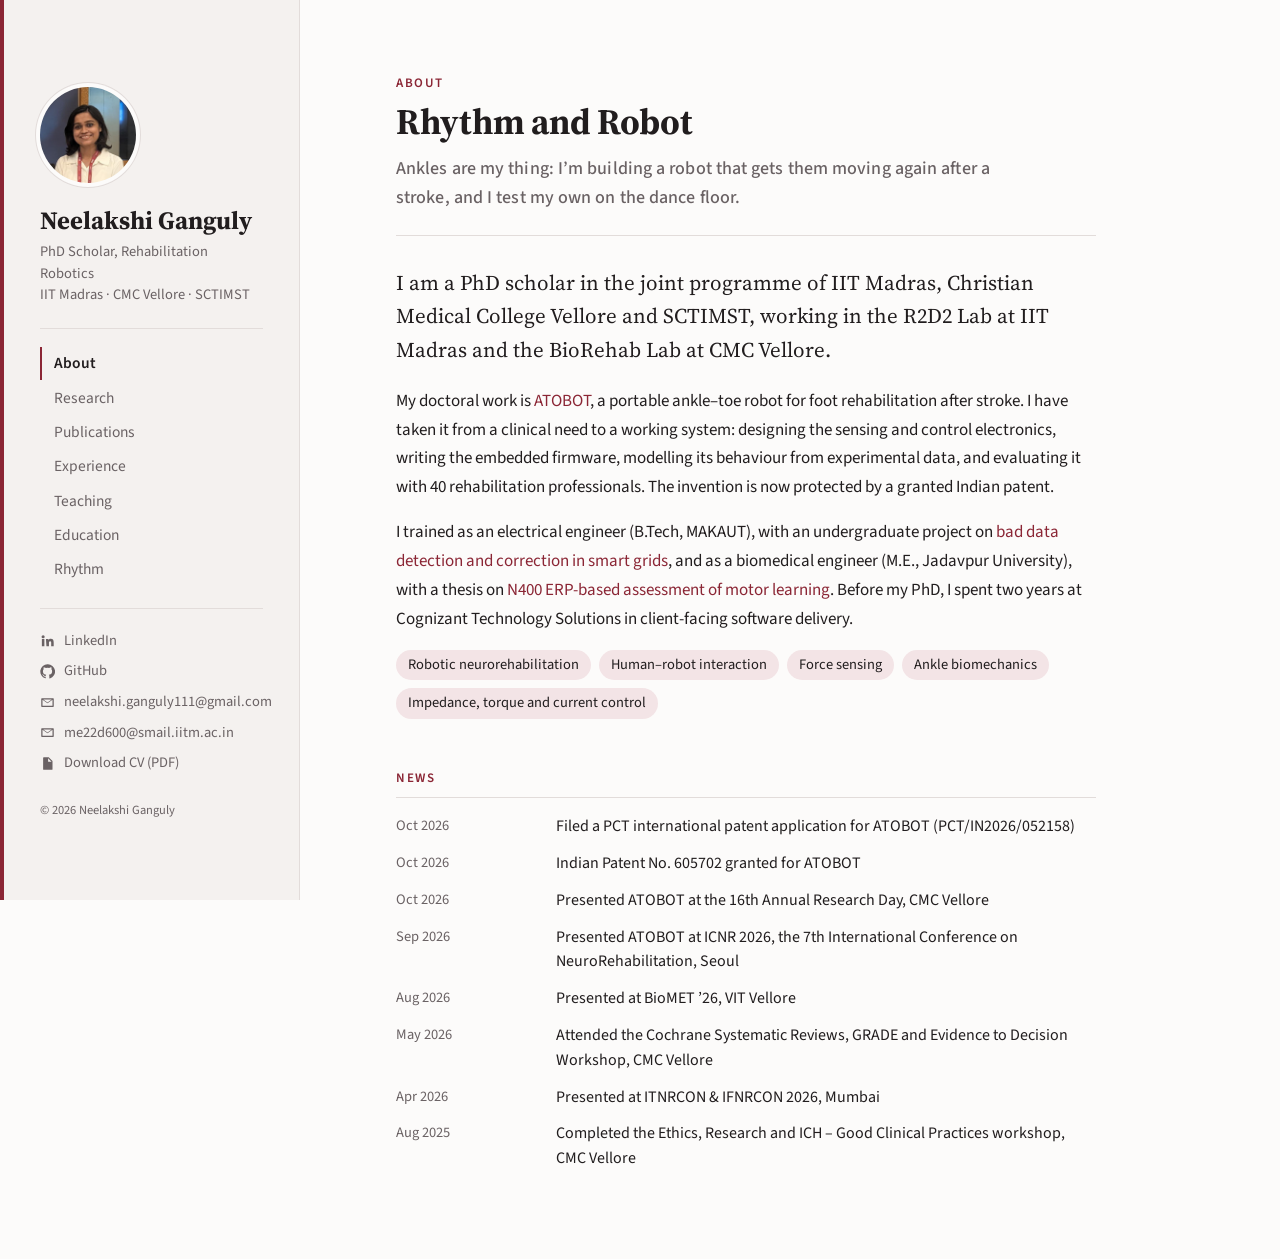
==== commit 099c0542: "Rename About heading to Rhythm and Robot" ====
--- a/index.html
+++ b/index.html
@@ -39,7 +39,7 @@
   </aside>
   <main class="content">
     <p class="kicker">About</p>
-    <h1>Rhythm and Robots</h1>
+    <h1>Rhythm and Robot</h1>
     <p class="hook">Ankles are my thing: I’m building a robot that gets them moving again after a stroke, and I test my own on the dance floor.</p>
     <hr class="rule">
     <p class="lead">I am a PhD scholar in the joint programme of IIT Madras, Christian Medical College Vellore and SCTIMST, working in the R2D2 Lab at IIT Madras and the BioRehab Lab at CMC Vellore.</p>
